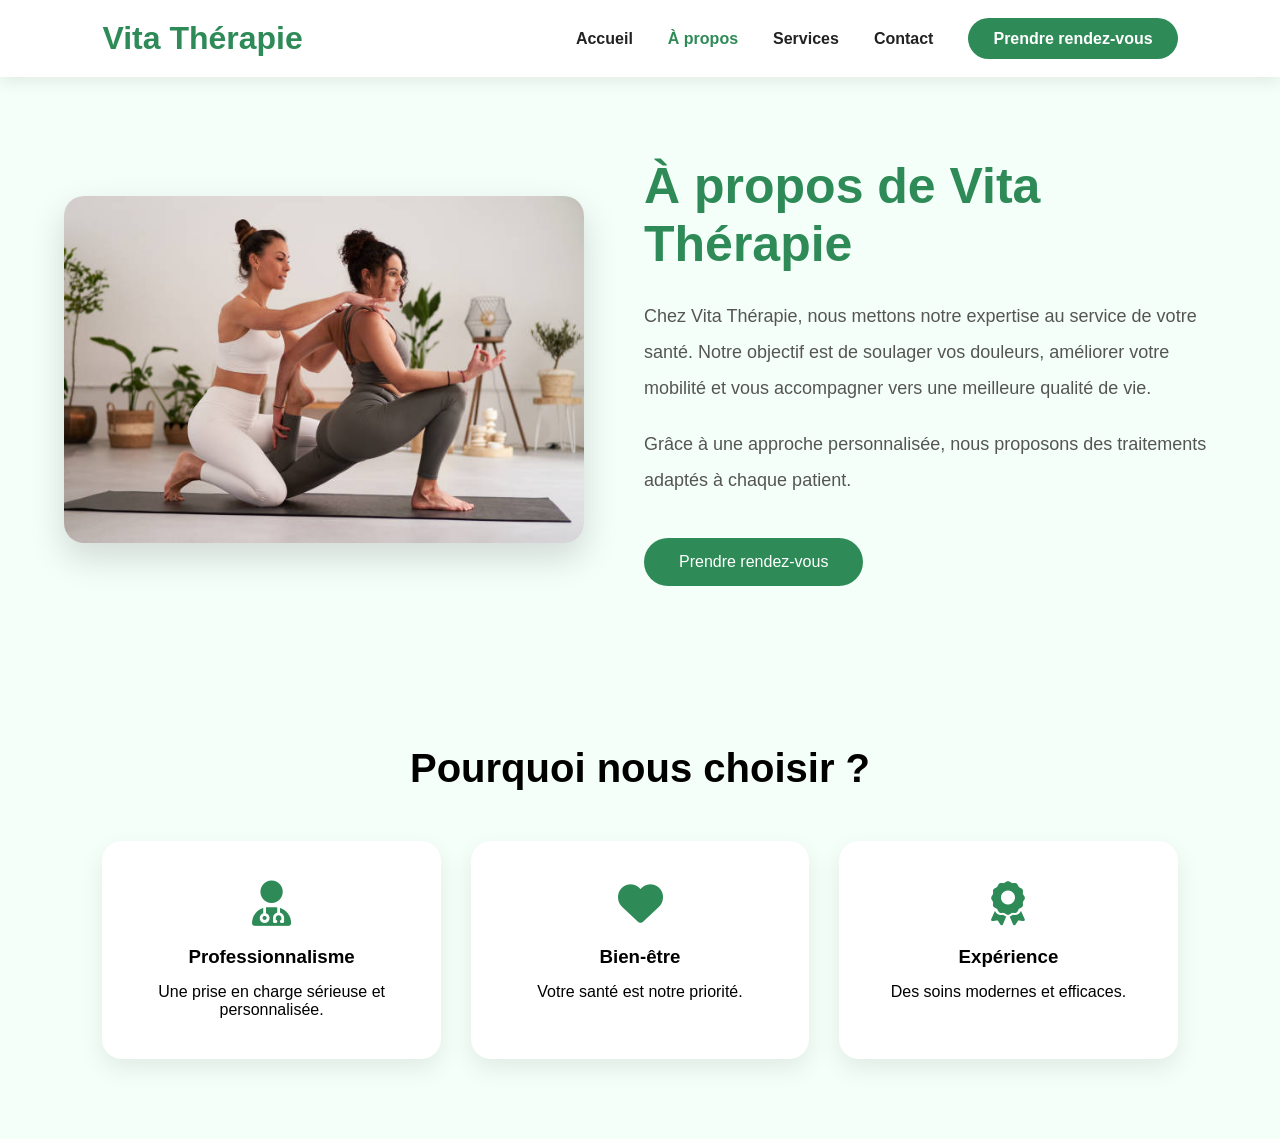
==== A propos.html @ 90bfa306 "Premier site Vita Therapie" ====
<!DOCTYPE html>
<html lang="fr">

<head>

<meta charset="UTF-8">

<meta name="viewport" content="width=device-width, initial-scale=1.0">

<title>À propos | Vita Thérapie</title>

<link rel="stylesheet" href="about.css">

<link rel="stylesheet"
href="https://cdnjs.cloudflare.com/ajax/libs/font-awesome/6.7.2/css/all.min.css">

</head>

<body>

<header>

<nav class="navbar">

<div class="logo">

Vita Thérapie

</div>

<ul>

<li><a href="index.html">Accueil</a></li>

<li><a href="A propos.html" class="active">À propos</a></li>

<li><a href="services.html">Services</a></li>

<li><a href="contact.html">Contact</a></li>

<li><a href="rendez-vous.html" class="btn">Prendre rendez-vous</a></li>

</ul>

</nav>

</header>

<section class="about">

<div class="about-image">

<img src="11.jpg" alt="Cabinet">

</div>

<div class="about-text">

<h1>À propos de Vita Thérapie</h1>

<p>

Chez Vita Thérapie, nous mettons notre expertise au service de votre santé.
Notre objectif est de soulager vos douleurs, améliorer votre mobilité et
vous accompagner vers une meilleure qualité de vie.

</p>

<p>

Grâce à une approche personnalisée,
nous proposons des traitements adaptés à chaque patient.

</p>

<a href="rendez-vous.html" class="button">

Prendre rendez-vous

</a>

</div>

</section>

<section class="values">

<h2>Pourquoi nous choisir ?</h2>

<div class="cards">

<div class="card">

<i class="fa-solid fa-user-doctor"></i>

<h3>Professionnalisme</h3>

<p>Une prise en charge sérieuse et personnalisée.</p>

</div>

<div class="card">

<i class="fa-solid fa-heart"></i>

<h3>Bien-être</h3>

<p>Votre santé est notre priorité.</p>

</div>

<div class="card">

<i class="fa-solid fa-award"></i>

<h3>Expérience</h3>

<p>Des soins modernes et efficaces.</p>

</div>

</div>

</section>

</body>

</html>
---- about.css ----
*{

margin:0;

padding:0;

box-sizing:border-box;

font-family:Arial,Helvetica,sans-serif;

}

body{

background:#F5FFF9;

}

.navbar{

display:flex;

justify-content:space-between;

align-items:center;

padding:20px 8%;

background:white;

box-shadow:0 5px 15px rgba(0,0,0,.08);

}

.logo{

font-size:32px;

font-weight:bold;

color:#2E8B57;

}

ul{

display:flex;

list-style:none;

gap:35px;

align-items:center;

}

ul a{

text-decoration:none;

color:#222;

font-weight:600;

}

.active{

color:#2E8B57;

}

.btn{

background:#2E8B57;

padding:12px 25px;

border-radius:30px;

color:white;

}

.about{

width:90%;

max-width:1300px;

margin:80px auto;

display:flex;

align-items:center;

gap:60px;

}

.about-image img{

width:520px;

border-radius:20px;

box-shadow:0 15px 35px rgba(0,0,0,.15);

}

.about-text{

flex:1;

}

.about-text h1{

font-size:50px;

margin-bottom:25px;

color:#2E8B57;

}

.about-text p{

line-height:2;

font-size:18px;

color:#555;

margin-bottom:20px;

}

.button{

display:inline-block;

margin-top:20px;

padding:15px 35px;

background:#2E8B57;

color:white;

text-decoration:none;

border-radius:40px;

transition:.4s;

}

.button:hover{

transform:translateY(-5px);

}

.values{

padding:80px 8%;

text-align:center;

}

.values h2{

font-size:40px;

margin-bottom:50px;

}

.cards{

display:grid;

grid-template-columns:repeat(auto-fit,minmax(280px,1fr));

gap:30px;

}

.card{

background:white;

padding:40px;

border-radius:20px;

box-shadow:0 10px 25px rgba(0,0,0,.08);

transition:.4s;

}

.card:hover{

transform:translateY(-10px);

}

.card i{

font-size:45px;

color:#2E8B57;

margin-bottom:20px;

}

.card h3{

margin-bottom:15px;

}
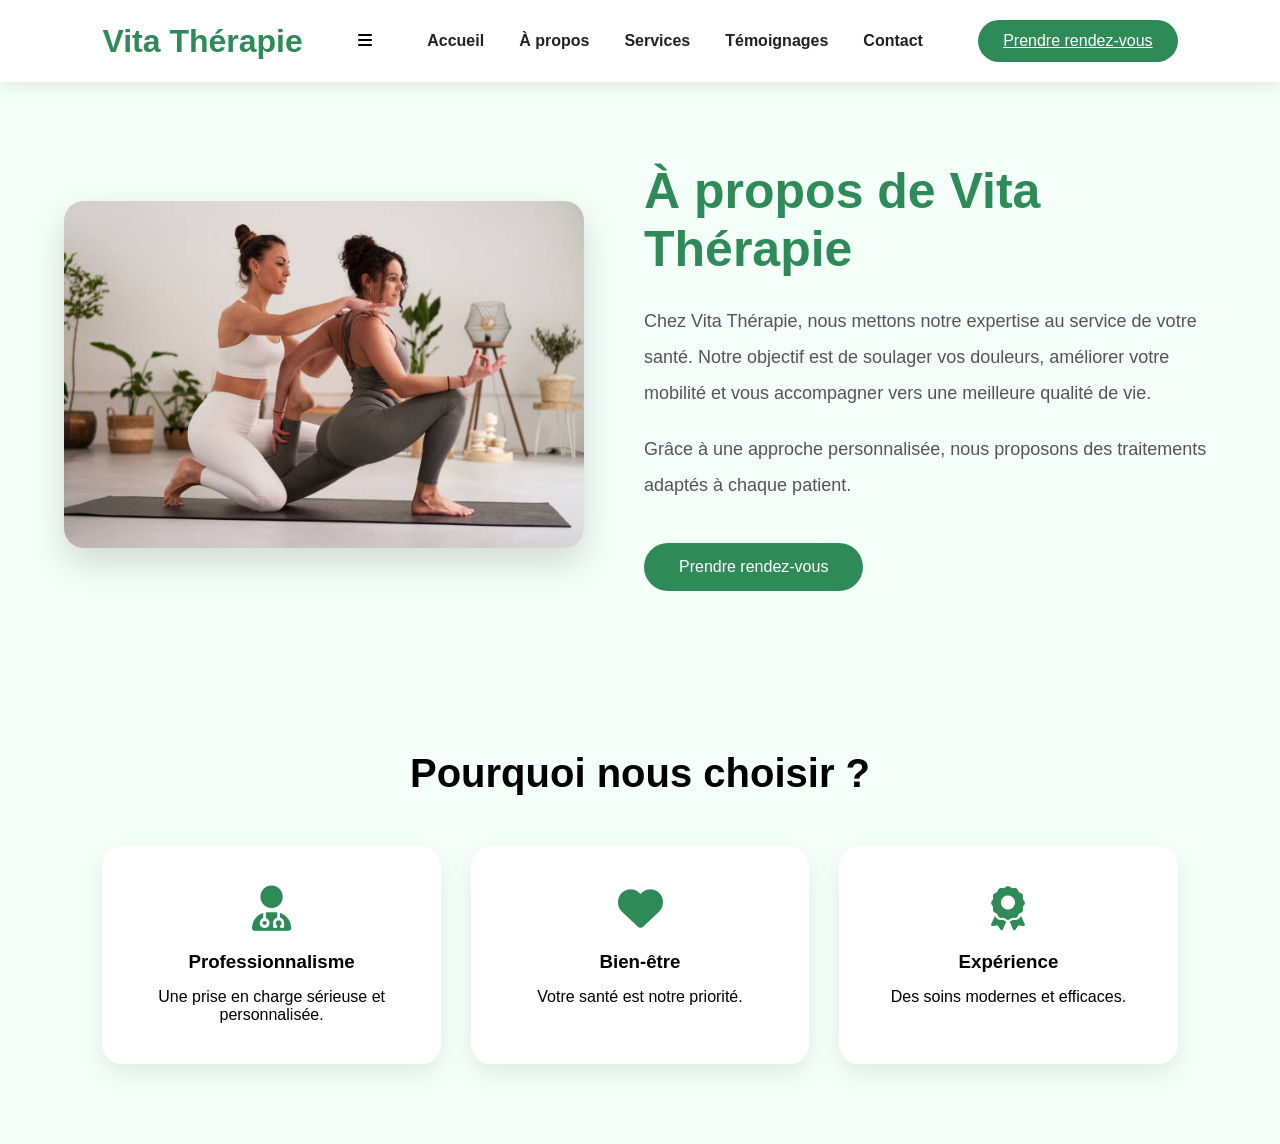
==== commit 05e9c492: "Responsive mobile" ====
--- a/A propos.html
+++ b/A propos.html
@@ -22,25 +22,25 @@
 
 <nav class="navbar">
 
-<div class="logo">
+    <div class="logo">
+        Vita Thérapie
+    </div>
 
-Vita Thérapie
+    <div class="menu-toggle">
+        <i class="fa-solid fa-bars"></i>
+    </div>
 
-</div>
+    <ul class="nav-links">
+        <li><a href="index.html">Accueil</a></li>
+        <li><a href="A propos.html">À propos</a></li>
+        <li><a href="services.html">Services</a></li>
+        <li><a href="Temoignages.html">Témoignages</a></li>
+        <li><a href="contact.html">Contact</a></li>
+    </ul>
 
-<ul>
-
-<li><a href="index.html">Accueil</a></li>
-
-<li><a href="A propos.html" class="active">À propos</a></li>
-
-<li><a href="services.html">Services</a></li>
-
-<li><a href="contact.html">Contact</a></li>
-
-<li><a href="rendez-vous.html" class="btn">Prendre rendez-vous</a></li>
-
-</ul>
+    <a href="rendez-vous.html" class="btn">
+        Prendre rendez-vous
+    </a>
 
 </nav>
 
@@ -122,6 +122,7 @@
 </div>
 
 </section>
+<script src="main.js"></script>
 
 </body>
 
--- a/about.css
+++ b/about.css
@@ -222,4 +222,69 @@
 
 margin-bottom:15px;
 
+}
+/* Responsive téléphone */
+@media (max-width:768px){
+
+.navbar{
+    flex-wrap:wrap;
+    padding:15px;
+}
+
+.logo{
+    font-size:28px;
+}
+
+ul{
+    flex-direction:column;
+    width:100%;
+    gap:15px;
+    margin-top:20px;
+    text-align:center;
+}
+
+.btn{
+    width:100%;
+    text-align:center;
+}
+
+/* About */
+.about{
+    flex-direction:column;
+}
+
+.about-image,
+.about-text{
+    width:100%;
+}
+
+.about-image img{
+    width:100%;
+    height:auto;
+}
+
+/* Contact */
+.contact{
+    flex-direction:column;
+}
+
+.contact-info,
+.contact-form{
+    width:100%;
+}
+
+.contact-form input,
+.contact-form textarea,
+.contact-form button{
+    width:100%;
+}
+
+/* Services */
+.cards{
+    grid-template-columns:1fr;
+}
+
+.card{
+    width:100%;
+}
 }
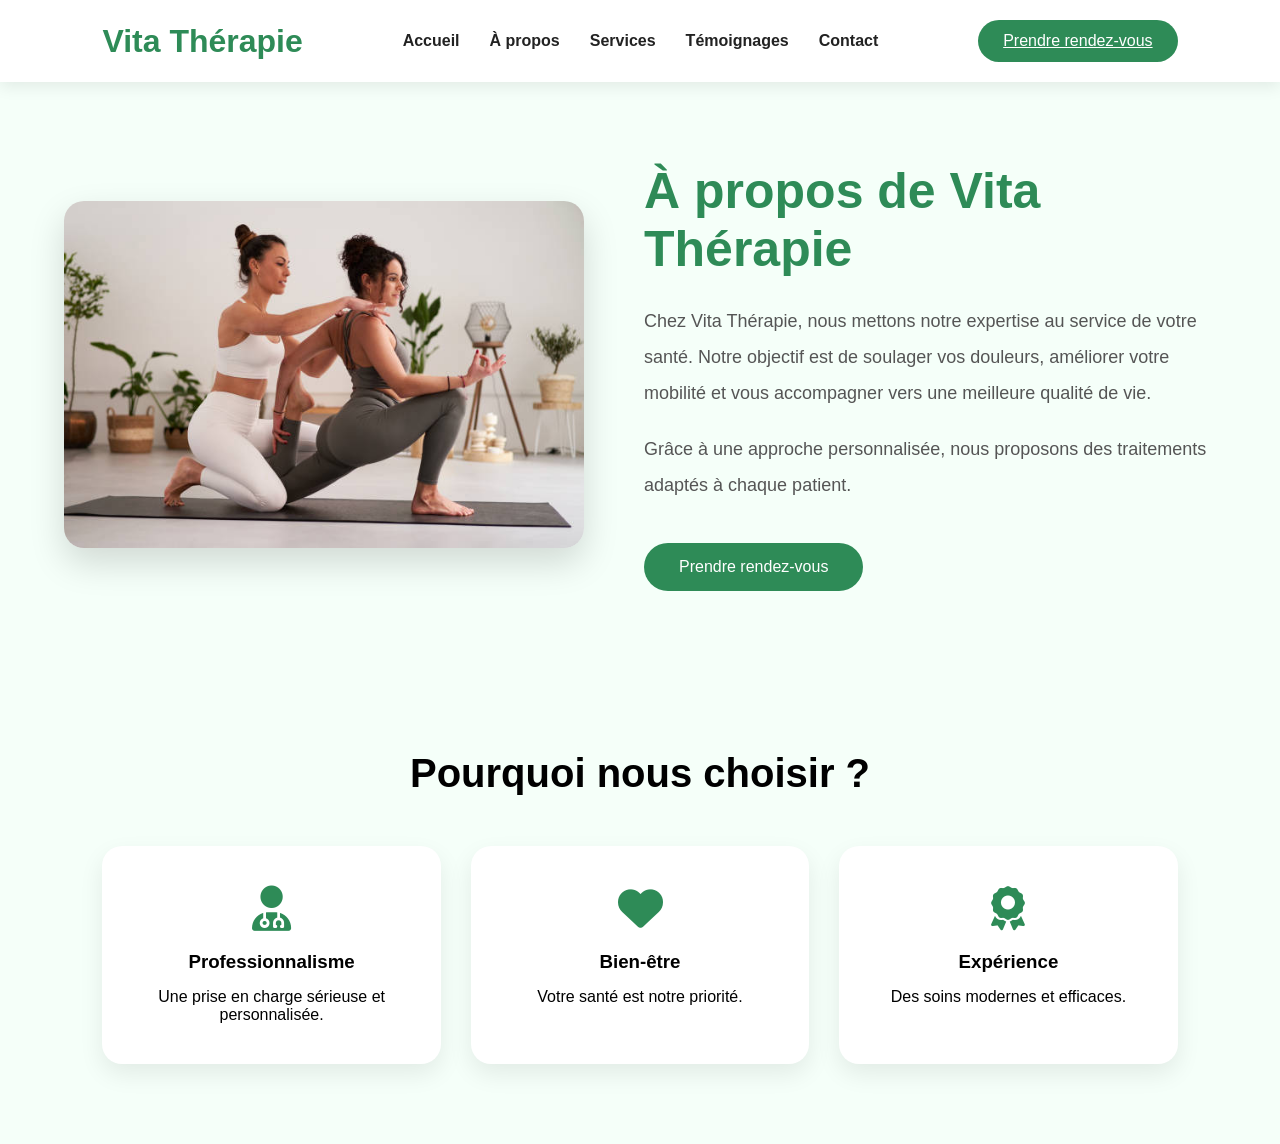
==== commit a37150b2: "Responsive correction" ====
--- a/A propos.html
+++ b/A propos.html
@@ -10,6 +10,7 @@
 <title>À propos | Vita Thérapie</title>
 
 <link rel="stylesheet" href="about.css">
+<link rel="stylesheet" href="responsive.css">
 
 <link rel="stylesheet"
 href="https://cdnjs.cloudflare.com/ajax/libs/font-awesome/6.7.2/css/all.min.css">
@@ -27,7 +28,7 @@
     </div>
 
     <div class="menu-toggle">
-        <i class="fa-solid fa-bars"></i>
+        ☰
     </div>
 
     <ul class="nav-links">
--- a/about.css
+++ b/about.css
@@ -287,4 +287,66 @@
 .card{
     width:100%;
 }
+}
+/* NAVBAR */
+
+.navbar{
+    display:flex;
+    justify-content:space-between;
+    align-items:center;
+    padding:20px 8%;
+    background:#fff;
+    box-shadow:0 5px 15px rgba(0,0,0,.08);
+}
+
+.logo{
+    font-size:32px;
+    font-weight:bold;
+    color:#2E8B57;
+}
+
+.nav-links{
+    display:flex;
+    list-style:none;
+    gap:30px;
+}
+
+.nav-links a{
+    text-decoration:none;
+    color:#222;
+    font-weight:600;
+}
+
+.menu-toggle{
+    display:none;
+    font-size:30px;
+    cursor:pointer;
+}
+
+@media(max-width:768px){
+
+.menu-toggle{
+    display:block;
+}
+
+.nav-links{
+    display:none;
+    position:absolute;
+    top:80px;
+    left:0;
+    width:100%;
+    background:white;
+    flex-direction:column;
+    padding:20px;
+    text-align:center;
+}
+
+.nav-links.active{
+    display:flex;
+}
+
+.btn{
+    display:none;
+}
+
 }
--- a/responsive.css
+++ b/responsive.css
@@ -0,0 +1,128 @@
+/* ===========================
+   Responsive - Téléphone
+=========================== */
+
+@media screen and (max-width:768px){
+
+/* Navbar */
+.navbar{
+    flex-direction:column;
+    align-items:center;
+    gap:15px;
+    padding:15px 20px;
+}
+
+.logo{
+    font-size:28px;
+}
+
+.navbar ul{
+    flex-direction:column;
+    width:100%;
+    gap:15px;
+    padding:0;
+    margin:0;
+    text-align:center;
+}
+
+.navbar ul li{
+    list-style:none;
+}
+
+.btn{
+    display:inline-block;
+    width:auto;
+    text-align:center;
+}
+
+/* ABOUT */
+.about{
+    flex-direction:column;
+    width:95%;
+    margin:40px auto;
+    gap:30px;
+}
+
+.about-image,
+.about-text{
+    width:100%;
+}
+
+.about-image img{
+    width:100%;
+    max-width:100%;
+    height:auto;
+}
+
+.about-text h1{
+    font-size:34px;
+}
+
+/* CONTACT */
+.contact{
+    grid-template-columns:1fr;
+    width:95%;
+    gap:30px;
+}
+
+.left,
+.right{
+    width:100%;
+}
+
+form{
+    width:100%;
+    padding:25px;
+}
+
+.map{
+    width:95%;
+}
+
+.map iframe{
+    height:300px;
+}
+
+/* SERVICES */
+.services{
+    grid-template-columns:1fr;
+    width:95%;
+}
+
+.card img{
+    height:auto;
+}
+
+.header{
+    height:auto;
+    padding:20px;
+}
+
+.header h1{
+    font-size:32px;
+}
+
+.back-btn{
+    position:static;
+    transform:none;
+    display:inline-block;
+    margin-bottom:15px;
+}
+
+/* RENDEZ-VOUS */
+.appointment{
+    flex-direction:column;
+    padding:140px 20px 40px;
+}
+
+.appointment-form,
+.appointment-image{
+    width:100%;
+}
+
+.appointment-image img{
+    width:100%;
+    height:auto;
+}
+
+}
